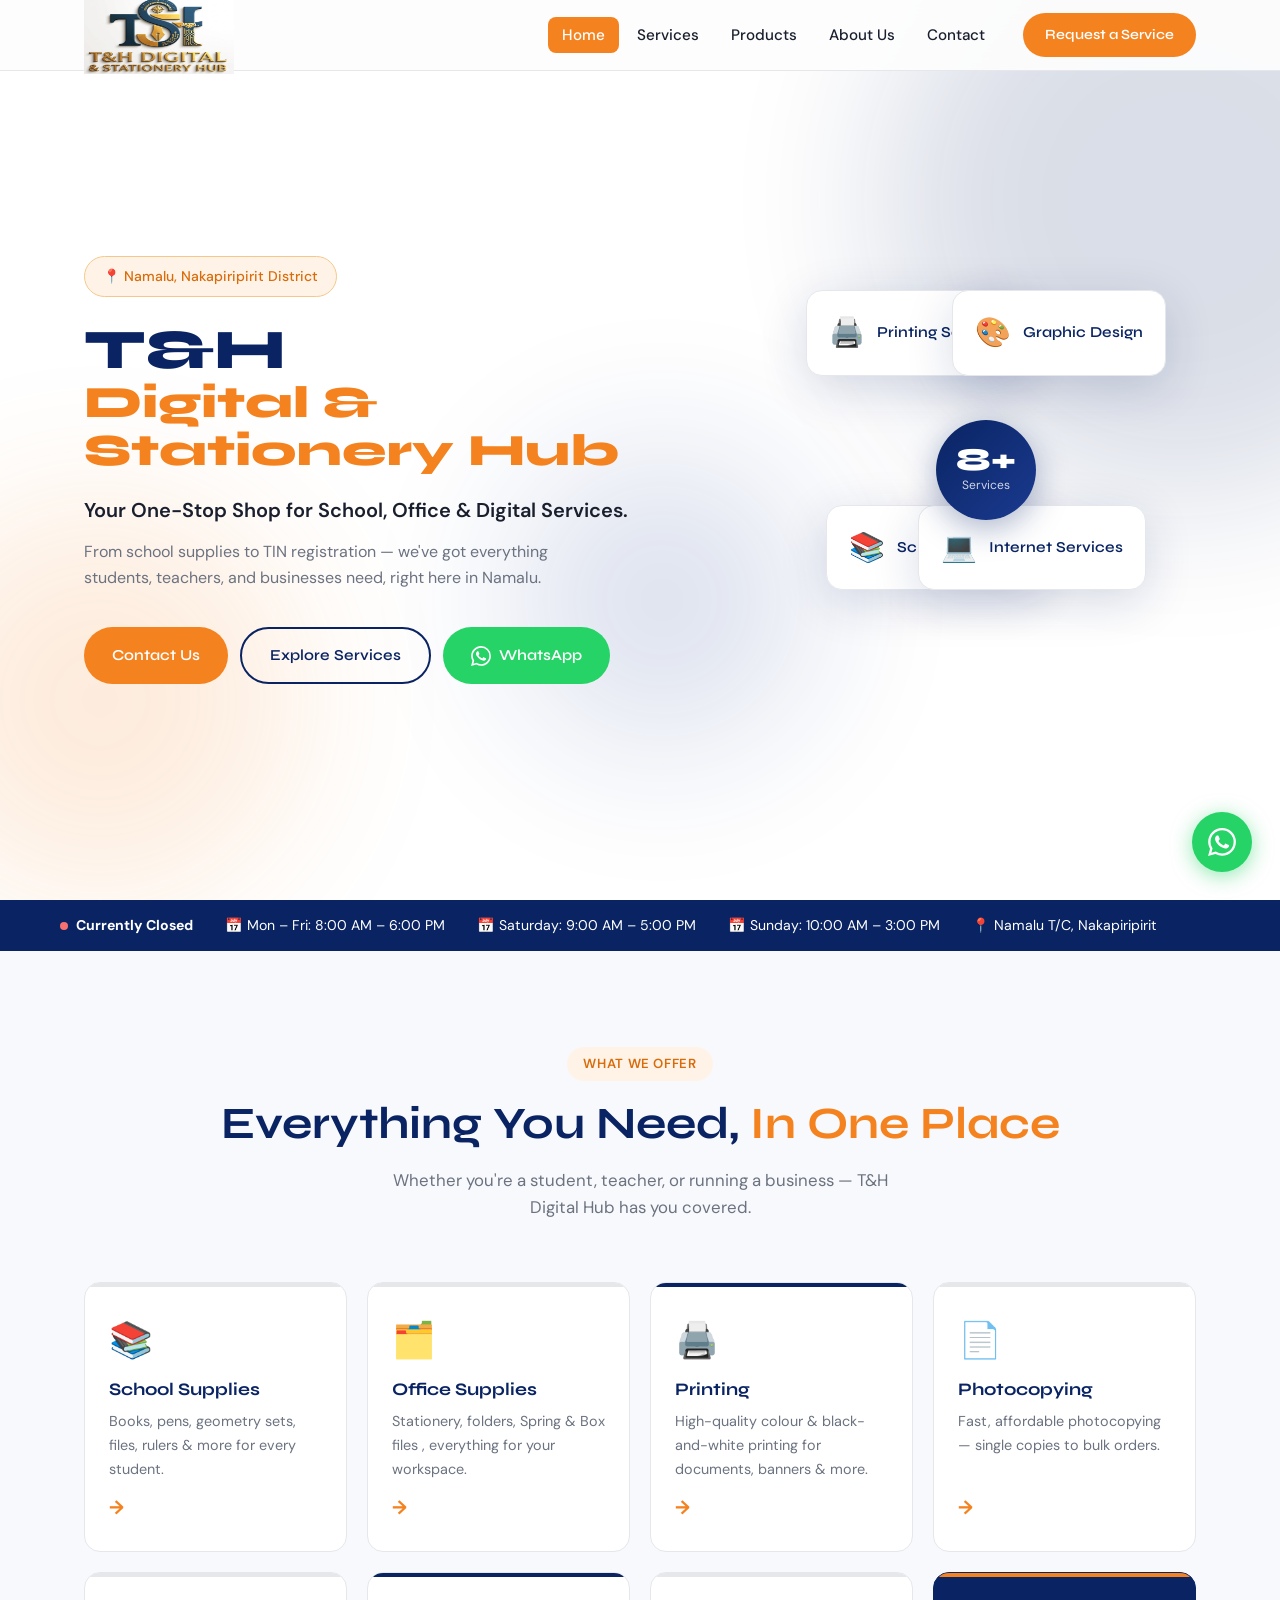
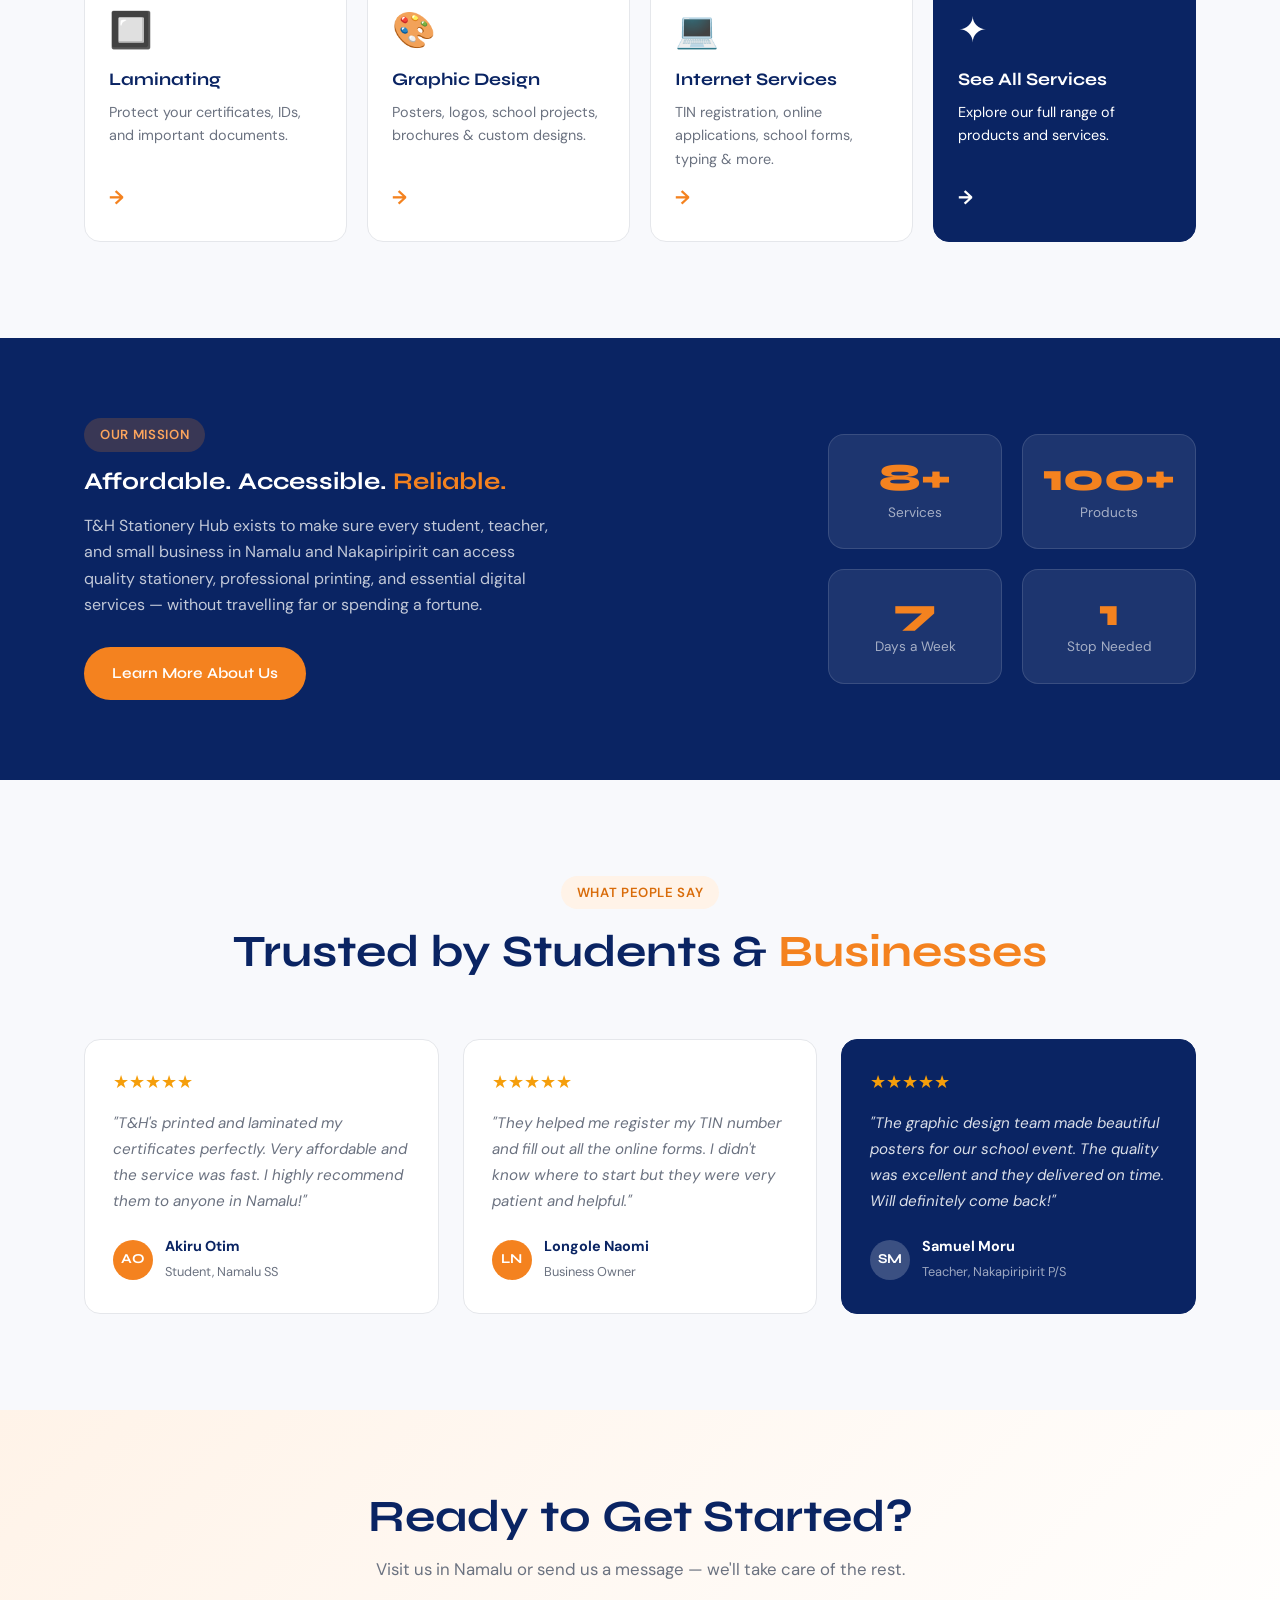
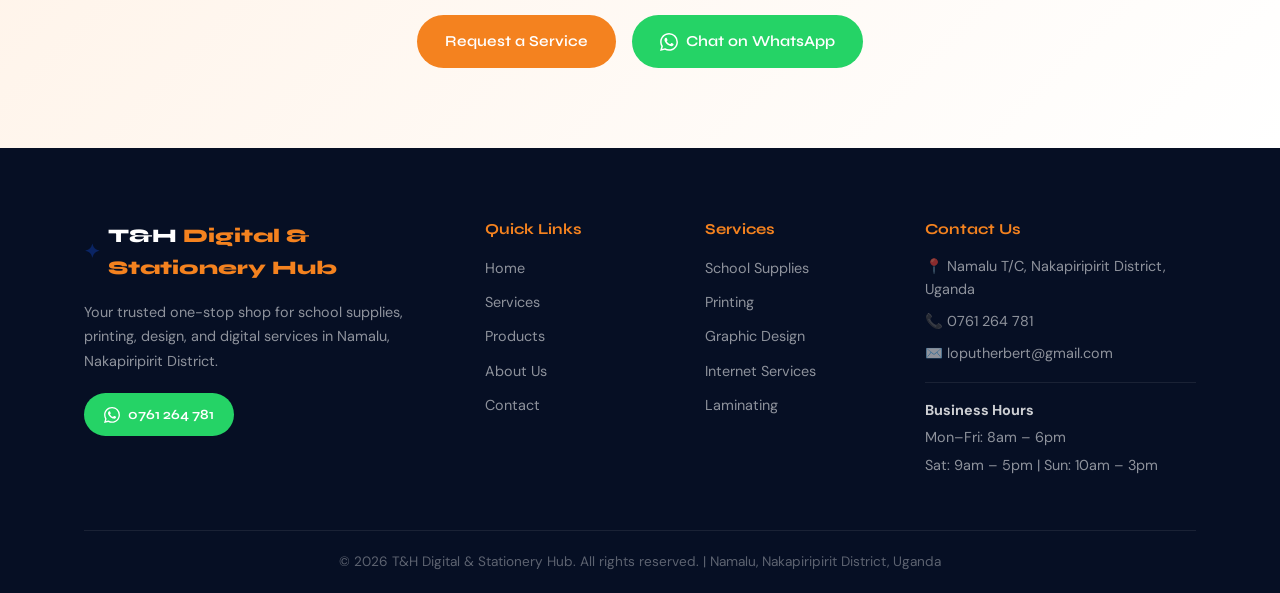
==== index.html @ a7ea3b8f "added files" ====
<!DOCTYPE html>
<html lang="en">
<head>
<meta charset="UTF-8">
<meta name="viewport" content="width=device-width, initial-scale=1.0">
<title>T&H Digital & Stationery Hub</title>
<link rel="preconnect" href="https://fonts.googleapis.com">
<link href="https://fonts.googleapis.com/css2?family=Syne:wght@400;600;700;800&family=DM+Sans:ital,wght@0,300;0,400;0,500;1,400&display=swap" rel="stylesheet">
<link rel="stylesheet" href="style.css">
</head>
<body>

<!-- ===== NAVBAR ===== -->
<nav class="navbar" id="navbar">
  <div class="nav-container">
    <a href="index.html" class="logo">
      <span class="logo-icon"><img src="T&H.jpg" alt=""></span>
    </a>
    <ul class="nav-links" id="navLinks">
      <li><a href="index.html" class="active">Home</a></li>
      <li><a href="services.html">Services</a></li>
      <li><a href="products.html">Products</a></li>
      <li><a href="about.html">About Us</a></li>
      <li><a href="contact.html">Contact</a></li>
    </ul>
    <a href="contact.html#request" class="btn btn-nav">Request a Service</a>
    <button class="hamburger" id="hamburger" aria-label="Menu">
      <span></span><span></span><span></span>
    </button>
  </div>
</nav>

<!-- ===== HERO ===== -->
<section class="hero">
  <div class="hero-bg">
    <div class="hero-shape s1"></div>
    <div class="hero-shape s2"></div>
    <div class="hero-shape s3"></div>
    <div class="hero-dots"></div>
  </div>
  <div class="hero-content">
    <div class="hero-badge">📍 Namalu, Nakapiripirit District</div>
    <h1 class="hero-title">
      <span class="line">T&H</span>
      <span class="line accent">Digital & Stationery Hub</span>
    </h1>
    <p class="hero-tagline">Your One-Stop Shop for School, Office &amp; Digital Services.</p>
    <p class="hero-desc">From school supplies to TIN registration — we've got everything students, teachers, and businesses need, right here in Namalu.</p>
    <div class="hero-cta">
      <a href="contact.html" class="btn btn-primary">Contact Us</a>
      <a href="services.html" class="btn btn-outline">Explore Services</a>
      <a href="https://wa.me/256761264781" class="btn btn-whatsapp" target="_blank">
        <svg width="20" height="20" viewBox="0 0 24 24" fill="currentColor"><path d="M17.472 14.382c-.297-.149-1.758-.867-2.03-.967-.273-.099-.471-.148-.67.15-.197.297-.767.966-.94 1.164-.173.199-.347.223-.644.075-.297-.15-1.255-.463-2.39-1.475-.883-.788-1.48-1.761-1.653-2.059-.173-.297-.018-.458.13-.606.134-.133.298-.347.446-.52.149-.174.198-.298.298-.497.099-.198.05-.371-.025-.52-.075-.149-.669-1.612-.916-2.207-.242-.579-.487-.5-.669-.51-.173-.008-.371-.01-.57-.01-.198 0-.52.074-.792.372-.272.297-1.04 1.016-1.04 2.479 0 1.462 1.065 2.875 1.213 3.074.149.198 2.096 3.2 5.077 4.487.709.306 1.262.489 1.694.625.712.227 1.36.195 1.871.118.571-.085 1.758-.719 2.006-1.413.248-.694.248-1.289.173-1.413-.074-.124-.272-.198-.57-.347m-5.421 7.403h-.004a9.87 9.87 0 01-5.031-1.378l-.361-.214-3.741.982.998-3.648-.235-.374a9.86 9.86 0 01-1.51-5.26c.001-5.45 4.436-9.884 9.888-9.884 2.64 0 5.122 1.03 6.988 2.898a9.825 9.825 0 012.893 6.994c-.003 5.45-4.437 9.884-9.885 9.884m8.413-18.297A11.815 11.815 0 0012.05 0C5.495 0 .16 5.335.157 11.892c0 2.096.547 4.142 1.588 5.945L.057 24l6.305-1.654a11.882 11.882 0 005.683 1.448h.005c6.554 0 11.89-5.335 11.893-11.893a11.821 11.821 0 00-3.48-8.413z"/></svg>
        WhatsApp
      </a>
    </div>
  </div>
  <div class="hero-visual">
    <div class="hero-card-stack">
      <div class="hero-card c1">
        <span class="card-icon">🖨️</span>
        <span>Printing Services</span>
      </div>
      <div class="hero-card c2">
        <span class="card-icon">🎨</span>
        <span>Graphic Design</span>
      </div>
      <div class="hero-card c3">
        <span class="card-icon">📚</span>
        <span>School Supplies</span>
      </div>
      <div class="hero-card c4">
        <span class="card-icon">💻</span>
        <span>Internet Services</span>
      </div>
      <div class="hero-center-badge">
        <span class="hcb-num">8+</span>
        <span class="hcb-label">Services</span>
      </div>
    </div>
  </div>
</section>

<!-- ===== HOURS BANNER ===== -->
<div class="hours-banner">
  <div class="hours-container">
    <div class="hours-item">
      <span class="hours-dot open"></span>
      <strong>Open Now</strong>
    </div>
    <div class="hours-item">📅 Mon – Fri: 8:00 AM – 6:00 PM</div>
    <div class="hours-item">📅 Saturday: 9:00 AM – 5:00 PM</div>
    <div class="hours-item">📅 Sunday: 10:00 AM – 3:00 PM</div>
    <div class="hours-item">📍 Namalu T/C, Nakapiripirit</div>
  </div>
</div>

<!-- ===== KEY SERVICES ===== -->
<section class="section services-preview">
  <div class="container">
    <div class="section-header">
      <span class="section-tag">What We Offer</span>
      <h2>Everything You Need, <em>In One Place</em></h2>
      <p>Whether you're a student, teacher, or running a business — T&H Digital Hub has you covered.</p>
    </div>
    <div class="services-grid">
      <a href="services.html#school" class="service-card">
        <div class="sc-icon">📚</div>
        <h3>School Supplies</h3>
        <p>Books, pens, geometry sets, files, rulers & more for every student.</p>
        <span class="sc-arrow">→</span>
      </a>
      <a href="services.html#office" class="service-card">
        <div class="sc-icon">🗂️</div>
        <h3>Office Supplies</h3>
        <p>Stationery, folders, Spring & Box files , everything for your workspace.</p>
        <span class="sc-arrow">→</span>
      </a>
      <a href="services.html#printing" class="service-card highlight">
        <div class="sc-icon">🖨️</div>
        <h3>Printing</h3>
        <p>High-quality colour & black-and-white printing for documents, banners & more.</p>
        <span class="sc-arrow">→</span>
      </a>
      <a href="services.html#photocopying" class="service-card">
        <div class="sc-icon">📄</div>
        <h3>Photocopying</h3>
        <p>Fast, affordable photocopying — single copies to bulk orders.</p>
        <span class="sc-arrow">→</span>
      </a>
      <a href="services.html#laminating" class="service-card">
        <div class="sc-icon">🔲</div>
        <h3>Laminating</h3>
        <p>Protect your certificates, IDs, and important documents.</p>
        <span class="sc-arrow">→</span>
      </a>
      <a href="services.html#design" class="service-card highlight">
        <div class="sc-icon">🎨</div>
        <h3>Graphic Design</h3>
        <p>Posters, logos, school projects, brochures & custom designs.</p>
        <span class="sc-arrow">→</span>
      </a>
      <a href="services.html#internet" class="service-card">
        <div class="sc-icon">💻</div>
        <h3>Internet Services</h3>
        <p>TIN registration, online applications, school forms, typing & more.</p>
        <span class="sc-arrow">→</span>
      </a>
      <a href="services.html" class="service-card see-all">
        <div class="sc-icon">✦</div>
        <h3>See All Services</h3>
        <p>Explore our full range of products and services.</p>
        <span class="sc-arrow">→</span>
      </a>
    </div>
  </div>
</section>

<!-- ===== ABOUT STRIP ===== -->
<section class="about-strip">
  <div class="container">
    <div class="about-strip-inner">
      <div class="about-strip-text">
        <span class="section-tag">Our Mission</span>
        <h2>Affordable. Accessible. <em>Reliable.</em></h2>
        <p>T&H Stationery Hub exists to make sure every student, teacher, and small business in Namalu and Nakapiripirit can access quality stationery, professional printing, and essential digital services — without travelling far or spending a fortune.</p>
        <a href="about.html" class="btn btn-primary">Learn More About Us</a>
      </div>
      <div class="about-strip-stats">
        <div class="stat"><span class="stat-n">8+</span><span class="stat-l">Services</span></div>
        <div class="stat"><span class="stat-n">100+</span><span class="stat-l">Products</span></div>
        <div class="stat"><span class="stat-n">7</span><span class="stat-l">Days a Week</span></div>
        <div class="stat"><span class="stat-n">1</span><span class="stat-l">Stop Needed</span></div>
      </div>
    </div>
  </div>
</section>

<!-- ===== TESTIMONIALS ===== -->
<section class="section testimonials">
  <div class="container">
    <div class="section-header">
      <span class="section-tag">What People Say</span>
      <h2>Trusted by Students &amp; <em>Businesses</em></h2>
    </div>
    <div class="testimonials-grid">
      <div class="tcard">
        <div class="tcard-stars">★★★★★</div>
        <p>"T&H's printed and laminated my certificates perfectly. Very affordable and the service was fast. I highly recommend them to anyone in Namalu!"</p>
        <div class="tcard-author">
          <div class="tcard-avatar">AO</div>
          <div><strong>Akiru Otim</strong><span>Student, Namalu SS</span></div>
        </div>
      </div>
      <div class="tcard">
        <div class="tcard-stars">★★★★★</div>
        <p>"They helped me register my TIN number and fill out all the online forms. I didn't know where to start but they were very patient and helpful."</p>
        <div class="tcard-author">
          <div class="tcard-avatar">LN</div>
          <div><strong>Longole Naomi</strong><span>Business Owner</span></div>
        </div>
      </div>
      <div class="tcard featured">
        <div class="tcard-stars">★★★★★</div>
        <p>"The graphic design team made beautiful posters for our school event. The quality was excellent and they delivered on time. Will definitely come back!"</p>
        <div class="tcard-author">
          <div class="tcard-avatar">SM</div>
          <div><strong>Samuel Moru</strong><span>Teacher, Nakapiripirit P/S</span></div>
        </div>
      </div>
    </div>
  </div>
</section>

<!-- ===== CTA SECTION ===== -->
<section class="cta-section">
  <div class="container">
    <div class="cta-inner">
      <h2>Ready to Get Started?</h2>
      <p>Visit us in Namalu or send us a message — we'll take care of the rest.</p>
      <div class="cta-buttons">
        <a href="contact.html#request" class="btn btn-primary">Request a Service</a>
        <a href="https://wa.me/256761264781" class="btn btn-whatsapp" target="_blank">
          <svg width="18" height="18" viewBox="0 0 24 24" fill="currentColor"><path d="M17.472 14.382c-.297-.149-1.758-.867-2.03-.967-.273-.099-.471-.148-.67.15-.197.297-.767.966-.94 1.164-.173.199-.347.223-.644.075-.297-.15-1.255-.463-2.39-1.475-.883-.788-1.48-1.761-1.653-2.059-.173-.297-.018-.458.13-.606.134-.133.298-.347.446-.52.149-.174.198-.298.298-.497.099-.198.05-.371-.025-.52-.075-.149-.669-1.612-.916-2.207-.242-.579-.487-.5-.669-.51-.173-.008-.371-.01-.57-.01-.198 0-.52.074-.792.372-.272.297-1.04 1.016-1.04 2.479 0 1.462 1.065 2.875 1.213 3.074.149.198 2.096 3.2 5.077 4.487.709.306 1.262.489 1.694.625.712.227 1.36.195 1.871.118.571-.085 1.758-.719 2.006-1.413.248-.694.248-1.289.173-1.413-.074-.124-.272-.198-.57-.347m-5.421 7.403h-.004a9.87 9.87 0 01-5.031-1.378l-.361-.214-3.741.982.998-3.648-.235-.374a9.86 9.86 0 01-1.51-5.26c.001-5.45 4.436-9.884 9.888-9.884 2.64 0 5.122 1.03 6.988 2.898a9.825 9.825 0 012.893 6.994c-.003 5.45-4.437 9.884-9.885 9.884m8.413-18.297A11.815 11.815 0 0012.05 0C5.495 0 .16 5.335.157 11.892c0 2.096.547 4.142 1.588 5.945L.057 24l6.305-1.654a11.882 11.882 0 005.683 1.448h.005c6.554 0 11.89-5.335 11.893-11.893a11.821 11.821 0 00-3.48-8.413z"/></svg>
          Chat on WhatsApp
        </a>
      </div>
    </div>
  </div>
</section>

<!-- ===== FOOTER ===== -->
<footer class="footer">
  <div class="container">
    <div class="footer-grid">
      <div class="footer-brand">
        <a href="index.html" class="logo">
          <span class="logo-icon">✦</span>
          <span class="logo-text">T&H <em>Digital & Stationery Hub</em></span>
        </a>
        <p>Your trusted one-stop shop for school supplies, printing, design, and digital services in Namalu, Nakapiripirit District.</p>
        <a href="https://wa.me/256761264781" class="btn btn-whatsapp sm" target="_blank">
          <svg width="16" height="16" viewBox="0 0 24 24" fill="currentColor"><path d="M17.472 14.382c-.297-.149-1.758-.867-2.03-.967-.273-.099-.471-.148-.67.15-.197.297-.767.966-.94 1.164-.173.199-.347.223-.644.075-.297-.15-1.255-.463-2.39-1.475-.883-.788-1.48-1.761-1.653-2.059-.173-.297-.018-.458.13-.606.134-.133.298-.347.446-.52.149-.174.198-.298.298-.497.099-.198.05-.371-.025-.52-.075-.149-.669-1.612-.916-2.207-.242-.579-.487-.5-.669-.51-.173-.008-.371-.01-.57-.01-.198 0-.52.074-.792.372-.272.297-1.04 1.016-1.04 2.479 0 1.462 1.065 2.875 1.213 3.074.149.198 2.096 3.2 5.077 4.487.709.306 1.262.489 1.694.625.712.227 1.36.195 1.871.118.571-.085 1.758-.719 2.006-1.413.248-.694.248-1.289.173-1.413-.074-.124-.272-.198-.57-.347m-5.421 7.403h-.004a9.87 9.87 0 01-5.031-1.378l-.361-.214-3.741.982.998-3.648-.235-.374a9.86 9.86 0 01-1.51-5.26c.001-5.45 4.436-9.884 9.888-9.884 2.64 0 5.122 1.03 6.988 2.898a9.825 9.825 0 012.893 6.994c-.003 5.45-4.437 9.884-9.885 9.884m8.413-18.297A11.815 11.815 0 0012.05 0C5.495 0 .16 5.335.157 11.892c0 2.096.547 4.142 1.588 5.945L.057 24l6.305-1.654a11.882 11.882 0 005.683 1.448h.005c6.554 0 11.89-5.335 11.893-11.893a11.821 11.821 0 00-3.48-8.413z"/></svg>
          0761 264 781
        </a>
      </div>
      <div class="footer-links">
        <h4>Quick Links</h4>
        <ul>
          <li><a href="index.html">Home</a></li>
          <li><a href="services.html">Services</a></li>
          <li><a href="products.html">Products</a></li>
          <li><a href="about.html">About Us</a></li>
          <li><a href="contact.html">Contact</a></li>
        </ul>
      </div>
      <div class="footer-links">
        <h4>Services</h4>
        <ul>
          <li><a href="services.html#school">School Supplies</a></li>
          <li><a href="services.html#printing">Printing</a></li>
          <li><a href="services.html#design">Graphic Design</a></li>
          <li><a href="services.html#internet">Internet Services</a></li>
          <li><a href="services.html#laminating">Laminating</a></li>
        </ul>
      </div>
      <div class="footer-contact">
        <h4>Contact Us</h4>
        <p>📍 Namalu T/C, Nakapiripirit District, Uganda</p>
        <p>📞 <a href="tel:0761264781">0761 264 781</a></p>
        <p>✉️ <a href="mailto:loputherbert@gmail.com">loputherbert@gmail.com</a></p>
        <div class="footer-hours">
          <p><strong>Business Hours</strong></p>
          <p>Mon–Fri: 8am – 6pm</p>
          <p>Sat: 9am – 5pm | Sun: 10am – 3pm</p>
        </div>
      </div>
    </div>
    <div class="footer-bottom">
      <p>© <span id="year"></span> T&H Digital & Stationery Hub. All rights reserved. | Namalu, Nakapiripirit District, Uganda</p>
    </div>
  </div>
</footer>

<!-- WhatsApp Float -->
<a href="https://wa.me/256761264781" class="whatsapp-float" target="_blank" aria-label="Chat on WhatsApp">
  <svg width="28" height="28" viewBox="0 0 24 24" fill="currentColor"><path d="M17.472 14.382c-.297-.149-1.758-.867-2.03-.967-.273-.099-.471-.148-.67.15-.197.297-.767.966-.94 1.164-.173.199-.347.223-.644.075-.297-.15-1.255-.463-2.39-1.475-.883-.788-1.48-1.761-1.653-2.059-.173-.297-.018-.458.13-.606.134-.133.298-.347.446-.52.149-.174.198-.298.298-.497.099-.198.05-.371-.025-.52-.075-.149-.669-1.612-.916-2.207-.242-.579-.487-.5-.669-.51-.173-.008-.371-.01-.57-.01-.198 0-.52.074-.792.372-.272.297-1.04 1.016-1.04 2.479 0 1.462 1.065 2.875 1.213 3.074.149.198 2.096 3.2 5.077 4.487.709.306 1.262.489 1.694.625.712.227 1.36.195 1.871.118.571-.085 1.758-.719 2.006-1.413.248-.694.248-1.289.173-1.413-.074-.124-.272-.198-.57-.347m-5.421 7.403h-.004a9.87 9.87 0 01-5.031-1.378l-.361-.214-3.741.982.998-3.648-.235-.374a9.86 9.86 0 01-1.51-5.26c.001-5.45 4.436-9.884 9.888-9.884 2.64 0 5.122 1.03 6.988 2.898a9.825 9.825 0 012.893 6.994c-.003 5.45-4.437 9.884-9.885 9.884m8.413-18.297A11.815 11.815 0 0012.05 0C5.495 0 .16 5.335.157 11.892c0 2.096.547 4.142 1.588 5.945L.057 24l6.305-1.654a11.882 11.882 0 005.683 1.448h.005c6.554 0 11.89-5.335 11.893-11.893a11.821 11.821 0 00-3.48-8.413z"/></svg>
</a>

<script src="main.js"></script>
</body>
</html>
---- style.css ----
/* ============================================
   AUBA'S STATIONERY – STYLESHEET
   Fonts: Syne (headings) + DM Sans (body)
   Colors: Deep Blue + Warm Orange + White
   ============================================ */

:root {
  --blue: #0a2463;
  --blue-mid: #1a3a8f;
  --blue-light: #e8edf8;
  --orange: #f4821f;
  --orange-light: #fff3e8;
  --orange-dark: #d96c0a;
  --white: #ffffff;
  --off-white: #f8f9fc;
  --gray: #6b7280;
  --gray-light: #e5e7eb;
  --text: #1a1f2e;
  --green: #25D366;

  --font-head: 'Syne', sans-serif;
  --font-body: 'DM Sans', sans-serif;

  --radius: 16px;
  --radius-sm: 10px;
  --shadow: 0 4px 24px rgba(10,36,99,0.10);
  --shadow-lg: 0 12px 48px rgba(10,36,99,0.16);
  --transition: 0.25s cubic-bezier(0.4,0,0.2,1);
}

*, *::before, *::after { box-sizing: border-box; margin: 0; padding: 0; }

html { scroll-behavior: smooth; }

body {
  font-family: var(--font-body);
  color: var(--text);
  background: var(--white);
  line-height: 1.65;
  font-size: 16px;
  overflow-x: hidden;
}

a { color: inherit; text-decoration: none; }
img { max-width: 100%; display: block; }
ul { list-style: none; }

h1,h2,h3,h4,h5 { font-family: var(--font-head); line-height: 1.2; }
em { font-style: normal; color: var(--orange); }

.container { max-width: 1160px; margin: 0 auto; padding: 0 24px; }

/* ===== BUTTONS ===== */
.btn {
  display: inline-flex; align-items: center; gap: 8px;
  padding: 14px 28px; border-radius: 50px;
  font-family: var(--font-head); font-weight: 600; font-size: 0.95rem;
  transition: var(--transition); cursor: pointer; border: none;
  white-space: nowrap;
}
.btn-primary { background: var(--orange); color: var(--white); }
.btn-primary:hover { background: var(--orange-dark); transform: translateY(-2px); box-shadow: 0 8px 24px rgba(244,130,31,0.4); }

.btn-outline { background: transparent; color: var(--blue); border: 2px solid var(--blue); }
.btn-outline:hover { background: var(--blue); color: var(--white); transform: translateY(-2px); }

.btn-nav { background: var(--orange); color: var(--white); padding: 10px 22px; font-size: 0.88rem; }
.btn-nav:hover { background: var(--orange-dark); }

.btn-whatsapp { background: var(--green); color: var(--white); }
.btn-whatsapp:hover { background: #1ebe5a; transform: translateY(-2px); box-shadow: 0 8px 24px rgba(37,211,102,0.35); }
.btn-whatsapp.sm { padding: 10px 20px; font-size: 0.88rem; }

/* ===== NAVBAR ===== */
.navbar {
  position: fixed; top: 0; left: 0; right: 0; z-index: 1000;
  background: rgba(253, 253, 253, 0.92); backdrop-filter: blur(16px);
  border-bottom: 1px solid var(--gray-light);
  transition: var(--transition);
}
.navbar.scrolled { box-shadow: var(--shadow); }

.nav-container {
  max-width: 1160px; margin: 0 auto; padding: 0 24px;
  display: flex; align-items: center; gap: 24px; height: 70px;
}

.logo {
  display: flex; align-items: center; gap: 8px;
  font-family: var(--font-head); font-size: 1.2rem; font-weight: 800;
  color: var(--blue); flex-shrink: 0;
}
.logo-icon img {width: 150px; height: 78px; font-size: 1.4rem; }

.nav-links { display: flex; gap: 4px; margin-left: auto; }
.nav-links a {
  padding: 8px 14px; border-radius: 8px; font-weight: 500; font-size: 0.95rem;
  color: var(--text); transition: var(--transition);
}
.nav-links a:hover, .nav-links a.active { color: var(--white); background: var(--orange); }

.hamburger { display: none; flex-direction: column; gap: 5px; cursor: pointer; padding: 8px; border: none; background: none; margin-left: auto; }
.hamburger span { display: block; width: 24px; height: 2px; background: var(--blue); border-radius: 2px; transition: var(--transition); }

/* ===== HERO ===== */
.hero {
  min-height: 100vh;
  display: flex; align-items: center;
  padding: 100px 24px 60px;
  max-width: 1160px; margin: 0 auto;
  gap: 60px; position: relative;
  overflow: hidden;
}

.hero-bg { position: fixed; inset: 0; pointer-events: none; z-index: -1; }
.hero-shape {
  position: absolute; border-radius: 50%;
  filter: blur(80px); opacity: 0.15;
}
.s1 { width: 600px; height: 600px; background: var(--blue); top: -100px; right: -200px; }
.s2 { width: 400px; height: 400px; background: var(--orange); bottom: 0; left: -100px; }
.s3 { width: 300px; height: 300px; background: var(--blue-mid); top: 50%; left: 40%; }

.hero-content { flex: 1; min-width: 0; }
.hero-badge {
  display: inline-flex; align-items: center; gap: 8px;
  background: var(--orange-light); color: var(--orange-dark); border: 1px solid #f4c88a;
  padding: 8px 18px; border-radius: 50px; font-size: 0.875rem; font-weight: 500;
  margin-bottom: 24px; animation: fadeUp 0.6s ease both;
}
.hero-title {
  font-size: clamp(3rem, 7vw, 5.5rem); font-weight: 800;
  color: var(--blue); line-height: 1.05; margin-bottom: 20px;
  animation: fadeUp 0.6s 0.1s ease both;
}
.hero-title .line { display: block; font-size: 3.5rem; }
.hero-title .accent { color: var(--orange); font-size: 2.8rem; }

.hero-tagline {
  font-size: 1.25rem; font-weight: 600; color: var(--text);
  margin-bottom: 12px; animation: fadeUp 0.6s 0.2s ease both;
}
.hero-desc {
  color: var(--gray); max-width: 520px; margin-bottom: 36px;
  animation: fadeUp 0.6s 0.3s ease both;
}
.hero-cta { display: flex; flex-wrap: wrap; gap: 12px; animation: fadeUp 0.6s 0.4s ease both; }

.hero-visual { flex: 0 0 420px; display: flex; align-items: center; justify-content: center; }

.hero-card-stack {
  position: relative; width: 360px; height: 360px;
}
.hero-card {
  position: absolute; background: white; border-radius: var(--radius);
  padding: 18px 22px; display: flex; align-items: center; gap: 12px;
  box-shadow: var(--shadow-lg); font-weight: 600; font-family: var(--font-head);
  font-size: 0.95rem; color: var(--blue); border: 1px solid var(--gray-light);
  animation: float 4s ease-in-out infinite;
}
.hero-card .card-icon { font-size: 1.8rem; }
.c1 { top: 0; left: 0; animation-delay: 0s; }
.c2 { top: 0; right: 0; animation-delay: 0.5s; }
.c3 { bottom: 60px; left: 20px; animation-delay: 1s; }
.c4 { bottom: 60px; right: 20px; animation-delay: 1.5s; }

.hero-center-badge {
  position: absolute; top: 50%; left: 50%; transform: translate(-50%,-50%);
  width: 100px; height: 100px; border-radius: 50%;
  background: linear-gradient(135deg, var(--blue), var(--blue-mid));
  display: flex; flex-direction: column; align-items: center; justify-content: center;
  color: white; box-shadow: 0 8px 32px rgba(10,36,99,0.35);
}
.hcb-num { font-family: var(--font-head); font-size: 2rem; font-weight: 800; line-height: 1; }
.hcb-label { font-size: 0.75rem; opacity: 0.8; }

/* ===== HOURS BANNER ===== */
.hours-banner {
  background: var(--blue); color: white; padding: 14px 24px;
  overflow-x: auto;
}
.hours-container {
  max-width: 1160px; margin: 0 auto;
  display: flex; align-items: center; gap: 32px; flex-wrap: wrap;
  font-size: 0.88rem;
}
.hours-item { display: flex; align-items: center; gap: 8px; white-space: nowrap; }
.hours-dot { width: 8px; height: 8px; border-radius: 50%; }
.hours-dot.open { background: #4ade80; box-shadow: 0 0 8px #4ade80; animation: pulse 2s infinite; }

/* ===== SECTIONS ===== */
.section { padding: 96px 0; }

.section-header { text-align: center; margin-bottom: 60px; }
.section-tag {
  display: inline-block; background: var(--orange-light); color: var(--orange-dark);
  padding: 6px 16px; border-radius: 50px; font-size: 0.825rem; font-weight: 600;
  margin-bottom: 16px; letter-spacing: 0.05em; text-transform: uppercase;
}
.section-header h2 { font-size: clamp(1.8rem, 4vw, 2.8rem); color: var(--blue); margin-bottom: 16px; }
.section-header p { color: var(--gray); max-width: 520px; margin: 0 auto; font-size: 1.05rem; }

/* ===== SERVICES GRID ===== */
.services-preview { background: var(--off-white); }

.services-grid {
  display: grid; grid-template-columns: repeat(auto-fill, minmax(240px, 1fr)); gap: 20px;
}

.service-card {
  background: white; border-radius: var(--radius); padding: 28px 24px;
  border: 1px solid var(--gray-light); transition: var(--transition);
  display: flex; flex-direction: column; gap: 10px; position: relative;
  overflow: hidden;
}
.service-card::before {
  content: ''; position: absolute; top: 0; left: 0; right: 0; height: 4px;
  background: var(--gray-light); transition: var(--transition);
}
.service-card:hover { transform: translateY(-4px); box-shadow: var(--shadow-lg); border-color: var(--orange); }
.service-card:hover::before { background: var(--orange); }
.service-card.highlight::before { background: var(--blue); }
.service-card.highlight:hover::before { background: var(--orange); }

.sc-icon { font-size: 2.2rem; }
.service-card h3 { font-size: 1.1rem; color: var(--blue); }
.service-card p { color: var(--gray); font-size: 0.9rem; flex: 1; }
.sc-arrow { font-size: 1.2rem; color: var(--orange); font-weight: 700; transition: var(--transition); }
.service-card:hover .sc-arrow { transform: translateX(6px); }

.see-all { background: var(--blue); border-color: var(--blue); color: white; }
.see-all::before { background: var(--orange); }
.see-all h3, .see-all p { color: white; }
.see-all .sc-icon { filter: brightness(0) invert(1); }
.see-all .sc-arrow { color: white; }

/* ===== ABOUT STRIP ===== */
.about-strip { background: var(--blue); color: white; padding: 80px 0; }
.about-strip-inner { display: flex; align-items: center; gap: 80px; flex-wrap: wrap; }
.about-strip-text { flex: 1; min-width: 280px; }
.about-strip-text .section-tag { background: rgba(244,130,31,0.2); color: #fca55d; }
.about-strip-text h2 { color: white; margin-bottom: 16px; }
.about-strip-text p { color: rgba(255,255,255,0.75); margin-bottom: 28px; max-width: 480px; }

.about-strip-stats {
  display: grid; grid-template-columns: 1fr 1fr; gap: 20px; flex-shrink: 0;
}
.stat {
  background: rgba(255,255,255,0.08); border: 1px solid rgba(255,255,255,0.12);
  border-radius: var(--radius); padding: 24px 20px; text-align: center;
}
.stat-n { display: block; font-family: var(--font-head); font-size: 2.4rem; font-weight: 800; color: var(--orange); line-height: 1; }
.stat-l { font-size: 0.85rem; color: rgba(255,255,255,0.6); margin-top: 4px; display: block; }

/* ===== TESTIMONIALS ===== */
.testimonials { background: var(--off-white); }
.testimonials-grid { display: grid; grid-template-columns: repeat(auto-fill, minmax(280px, 1fr)); gap: 24px; }

.tcard {
  background: white; border-radius: var(--radius); padding: 28px;
  border: 1px solid var(--gray-light); transition: var(--transition);
}
.tcard:hover { transform: translateY(-4px); box-shadow: var(--shadow-lg); }
.tcard.featured { background: var(--blue); color: white; border-color: var(--blue); }
.tcard.featured p { color: rgba(255,255,255,0.85); }

.tcard-stars { color: #f59e0b; font-size: 1.1rem; margin-bottom: 14px; }
.tcard p { font-size: 0.95rem; color: var(--gray); line-height: 1.7; margin-bottom: 20px; font-style: italic; }

.tcard-author { display: flex; align-items: center; gap: 12px; }
.tcard-avatar {
  width: 40px; height: 40px; border-radius: 50%; background: var(--orange);
  color: white; display: flex; align-items: center; justify-content: center;
  font-family: var(--font-head); font-weight: 700; font-size: 0.85rem; flex-shrink: 0;
}
.tcard.featured .tcard-avatar { background: rgba(255,255,255,0.2); }
.tcard-author strong { display: block; font-size: 0.9rem; color: var(--blue); }
.tcard.featured .tcard-author strong { color: white; }
.tcard-author span { font-size: 0.8rem; color: var(--gray); }
.tcard.featured .tcard-author span { color: rgba(255,255,255,0.6); }

/* ===== CTA SECTION ===== */
.cta-section {
  padding: 80px 0;
  background: linear-gradient(135deg, var(--orange-light), white);
}
.cta-inner { text-align: center; }
.cta-inner h2 { font-size: clamp(1.8rem, 4vw, 2.8rem); color: var(--blue); margin-bottom: 12px; }
.cta-inner p { color: var(--gray); font-size: 1.05rem; margin-bottom: 32px; }
.cta-buttons { display: flex; justify-content: center; gap: 16px; flex-wrap: wrap; }

/* ===== FOOTER ===== */
.footer { background: #060f24; color: white; padding: 72px 0 0; }
.footer-grid { display: grid; grid-template-columns: 2fr 1fr 1fr 1.5fr; gap: 40px; }
.footer-brand .logo { margin-bottom: 16px; }
.footer-brand .logo-text { color: white; }
.footer-brand p { color: rgba(255,255,255,0.55); font-size: 0.9rem; line-height: 1.7; margin-bottom: 20px; }

.footer-links h4, .footer-contact h4 {
  font-family: var(--font-head); font-size: 0.95rem; margin-bottom: 16px;
  color: var(--orange);
}
.footer-links ul { display: flex; flex-direction: column; gap: 8px; }
.footer-links a { color: rgba(255,255,255,0.55); font-size: 0.9rem; transition: var(--transition); }
.footer-links a:hover { color: var(--orange); }

.footer-contact p { color: rgba(255,255,255,0.55); font-size: 0.9rem; margin-bottom: 8px; }
.footer-contact a { color: rgba(255,255,255,0.55); transition: var(--transition); }
.footer-contact a:hover { color: var(--orange); }
.footer-hours { margin-top: 16px; padding-top: 16px; border-top: 1px solid rgba(255,255,255,0.08); }
.footer-hours p { margin-bottom: 4px; }
.footer-hours strong { color: rgba(255,255,255,0.8); }

.footer-bottom {
  border-top: 1px solid rgba(255,255,255,0.08); padding: 20px 0; margin-top: 48px;
  text-align: center;
}
.footer-bottom p { color: rgba(255,255,255,0.35); font-size: 0.85rem; }

/* ===== WHATSAPP FLOAT ===== */
.whatsapp-float {
  position: fixed; bottom: 28px; right: 28px; z-index: 999;
  width: 60px; height: 60px; border-radius: 50%;
  background: var(--green); color: white;
  display: flex; align-items: center; justify-content: center;
  box-shadow: 0 4px 20px rgba(37,211,102,0.5);
  transition: var(--transition);
  animation: pulse-wa 2s ease-in-out infinite;
}
.whatsapp-float:hover { transform: scale(1.1); box-shadow: 0 8px 32px rgba(37,211,102,0.6); }

/* ===== PAGE HERO (inner pages) ===== */
.page-hero {
  background: linear-gradient(135deg, var(--blue) 0%, var(--blue-mid) 100%);
  color: white; padding: 130px 24px 70px; text-align: center;
  position: relative; overflow: hidden;
}
.page-hero::before {
  content: ''; position: absolute; inset: 0; opacity: 0.05;
  background-image: radial-gradient(circle, white 1px, transparent 1px);
  background-size: 30px 30px;
}
.page-hero h1 { font-size: clamp(2rem, 5vw, 3.5rem); margin-bottom: 16px; }
.page-hero p { font-size: 1.15rem; opacity: 0.8; max-width: 540px; margin: 0 auto; }
.page-hero .section-tag { background: rgba(244,130,31,0.2); color: #fca55d; margin-bottom: 20px; }

/* ===== SERVICES PAGE ===== */
.service-section { padding: 72px 0; border-bottom: 1px solid var(--gray-light); }
.service-section:nth-child(even) { background: var(--off-white); }
.service-section:last-child { border-bottom: none; }

.service-layout { display: flex; gap: 64px; align-items: flex-start; flex-wrap: wrap; }
.service-icon-big { font-size: 5rem; flex-shrink: 0; }
.service-info { flex: 1; min-width: 240px; }
.service-info h2 { font-size: 2rem; color: var(--blue); margin-bottom: 12px; }
.service-info p { color: var(--gray); margin-bottom: 20px; font-size: 1.05rem; }
.service-list { display: flex; flex-wrap: wrap; gap: 10px; margin-bottom: 24px; }
.service-tag {
  background: var(--blue-light); color: var(--blue); padding: 6px 14px;
  border-radius: 50px; font-size: 0.85rem; font-weight: 500;
}

/* ===== PRODUCTS PAGE ===== */
.products-grid {
  display: grid; grid-template-columns: repeat(auto-fill, minmax(220px, 1fr)); gap: 24px;
  padding: 72px 0;
}
.product-card {
  background: white; border-radius: var(--radius); overflow: hidden;
  border: 1px solid var(--gray-light); transition: var(--transition);
}
.product-card:hover { transform: translateY(-4px); box-shadow: var(--shadow-lg); border-color: var(--orange); }
.product-img {
  background: var(--off-white); height: 180px;
  display: flex; align-items: center; justify-content: center; font-size: 4rem;
}
.product-info { padding: 18px; }
.product-info h3 { font-size: 1rem; color: var(--blue); margin-bottom: 6px; }
.product-info p { color: var(--gray); font-size: 0.85rem; }
.product-badge {
  display: inline-block; background: var(--orange-light); color: var(--orange-dark);
  padding: 3px 10px; border-radius: 50px; font-size: 0.75rem; font-weight: 600; margin-top: 8px;
}

/* ===== ABOUT PAGE ===== */
.about-section { padding: 80px 0; }
.about-grid { display: grid; grid-template-columns: 1fr 1fr; gap: 64px; align-items: center; }
.about-img-block {
  background: linear-gradient(135deg, var(--blue), var(--blue-mid));
  border-radius: 24px; padding: 48px; color: white; text-align: center;
}
.profiles{margin: 20px auto;}
.images{
  display: flex;
  justify-content: center;
}
.profile-wrapper{
  background-color: whitesmoke;
  width: 330px; height: 300px;
  border-radius: 1rem;
  border: 1px solid rgba(153, 127, 219, 0.726);
  margin: 0 20px;

}
.profile-wrapper p{color: rgb(25, 0, 255); font-size: 1.5rem;}
.profile-wrapper img{width: 330px; height: 297px;}
.about-img-block .big-icon { font-size: 6rem; margin-bottom: 20px; }
.about-img-block h3 { font-size: 1.5rem; margin-bottom: 8px; }
.about-img-block p { opacity: 0.7; }
.about-text h2 { font-size: 2.2rem; color: var(--blue); margin-bottom: 16px; }
.about-text p { color: var(--gray); margin-bottom: 16px; line-height: 1.8; }
.values-grid { display: grid; grid-template-columns: 1fr 1fr; gap: 16px; margin-top: 24px; }
.value-card {
  background: var(--off-white); border-radius: var(--radius-sm); padding: 16px;
  border-left: 3px solid var(--orange);
}
.value-card h4 { font-size: 0.95rem; color: var(--blue); margin-bottom: 4px; }
.value-card p { font-size: 0.85rem; color: var(--gray); }

/* ===== CONTACT PAGE ===== */
.contact-grid { display: grid; grid-template-columns: 1fr 1.6fr; gap: 48px; padding: 72px 0; }
.contact-info-card {
  background: var(--blue); color: white; border-radius: 20px; padding: 40px;
  position: sticky; top: 88px;
}
.contact-info-card h3 { font-size: 1.5rem; margin-bottom: 24px; }
.cinfo-item {
  display: flex; gap: 16px; margin-bottom: 24px; align-items: flex-start;
}
.cinfo-icon {
  width: 44px; height: 44px; border-radius: 10px; background: rgba(244,130,31,0.2);
  display: flex; align-items: center; justify-content: center; font-size: 1.2rem;
  flex-shrink: 0;
}
.cinfo-item h4 { font-size: 0.85rem; opacity: 0.6; margin-bottom: 4px; }
.cinfo-item p, .cinfo-item a { color: rgba(255,255,255,0.9); font-size: 0.95rem; }
.cinfo-item a:hover { color: var(--orange); }

.hours-table { margin-top: 24px; border-top: 1px solid rgba(255,255,255,0.1); padding-top: 20px; }
.hours-table h4 { margin-bottom: 12px; font-size: 0.95rem; opacity: 0.6; }
.hour-row { display: flex; justify-content: space-between; padding: 6px 0; font-size: 0.9rem; border-bottom: 1px solid rgba(255,255,255,0.06); }
.hour-row:last-child { border-bottom: none; }

.contact-form-card { background: white; }

/* FORM STYLES */
.form-card {
  background: var(--off-white); border-radius: 20px; padding: 40px;
  border: 1px solid var(--gray-light);
}
.form-card h3 { font-size: 1.5rem; color: var(--blue); margin-bottom: 8px; }
.form-card .form-sub { color: var(--gray); font-size: 0.9rem; margin-bottom: 28px; }

.form-row { display: grid; grid-template-columns: 1fr 1fr; gap: 16px; }

.form-group { margin-bottom: 20px; }
.form-group label {
  display: block; font-size: 0.875rem; font-weight: 600; color: var(--text);
  margin-bottom: 8px;
}
.form-group input,
.form-group select,
.form-group textarea {
  width: 100%; padding: 13px 16px; border-radius: var(--radius-sm);
  border: 1.5px solid var(--gray-light); font-family: var(--font-body);
  font-size: 0.95rem; color: var(--text); background: white;
  transition: var(--transition); outline: none;
}
.form-group input:focus,
.form-group select:focus,
.form-group textarea:focus {
  border-color: var(--blue); box-shadow: 0 0 0 3px rgba(10,36,99,0.08);
}
.form-group textarea { min-height: 120px; resize: vertical; }
.form-group .field-error { display: none; color: #dc2626; font-size: 0.8rem; margin-top: 4px; }
.form-group.error input,
.form-group.error select,
.form-group.error textarea { border-color: #dc2626; }
.form-group.error .field-error { display: block; }

.form-submit { width: 100%; padding: 16px; font-size: 1rem; border-radius: var(--radius-sm); margin-top: 8px; }
.form-success {
  display: none; background: #dcfce7; border: 1px solid #86efac; color: #166534;
  padding: 16px; border-radius: var(--radius-sm); margin-bottom: 16px; text-align: center;
}
.form-success.show { display: block; }

/* HONEYPOT */
.hp-field { display: none !important; }

/* MAP */
.map-section { padding: 0 0 72px; }
.map-section h3 { font-size: 1.4rem; color: var(--blue); margin-bottom: 20px; font-family: var(--font-head); }
.map-container {
  border-radius: 20px; overflow: hidden; border: 1px solid var(--gray-light);
  height: 400px; background: var(--off-white);
  display: flex; align-items: center; justify-content: center; flex-direction: column; gap: 16px;
  color: var(--gray); text-align: center;
}
.map-placeholder { font-size: 4rem; }

/* ===== RATE LIMIT / SECURITY NOTICE ===== */
.security-note {
  background: var(--blue-light); border: 1px solid rgba(10,36,99,0.15);
  border-radius: var(--radius-sm); padding: 12px 16px;
  font-size: 0.82rem; color: var(--blue); margin-bottom: 20px;
  display: flex; align-items: center; gap: 8px;
}

/* ===== ANIMATIONS ===== */
@keyframes fadeUp {
  from { opacity: 0; transform: translateY(20px); }
  to { opacity: 1; transform: translateY(0); }
}
@keyframes float {
  0%, 100% { transform: translateY(0); }
  50% { transform: translateY(-8px); }
}
@keyframes pulse {
  0%, 100% { opacity: 1; }
  50% { opacity: 0.5; }
}
@keyframes pulse-wa {
  0%, 100% { box-shadow: 0 4px 20px rgba(37,211,102,0.5); }
  50% { box-shadow: 0 4px 32px rgba(37,211,102,0.8); }
}

/* ===== RESPONSIVE ===== */
@media (max-width: 1024px) {
  .footer-grid { grid-template-columns: 1fr 1fr; gap: 32px; }
  .about-grid { grid-template-columns: 1fr; }
  .contact-grid { grid-template-columns: 1fr; }
  .contact-info-card { position: static; }
  .hero-visual { display: none; }
}

@media (max-width: 768px) {
  .nav-links, .btn-nav { display: none; }
  .hamburger { display: flex; }
  .nav-links.open {
    display: flex; flex-direction: column; position: fixed;
    top: 70px; left: 0; right: 0; background: white;
    padding: 16px 24px 24px; border-bottom: 1px solid var(--gray-light);
    box-shadow: var(--shadow-lg);
  }
  .nav-links.open + .btn-nav { display: flex; }

  .hero { padding: 100px 24px 60px; flex-direction: column; }
  .hero-cta { flex-direction: column; align-items: flex-start; }
  .hero-cta .btn { width: 100%; justify-content: center; }

  .about-strip-inner { gap: 40px; }
  .about-strip-stats { grid-template-columns: 1fr 1fr; }

  .form-row { grid-template-columns: 1fr; }
  .values-grid { grid-template-columns: 1fr; }

  .footer-grid { grid-template-columns: 1fr; }

  .hours-container { gap: 16px; }
  .section { padding: 60px 0; }
}

@media (max-width: 480px) {
  .services-grid { grid-template-columns: 1fr; }
  .testimonials-grid { grid-template-columns: 1fr; }
  .products-grid { grid-template-columns: repeat(2, 1fr); }
  .images{display: grid; gap: 2rem; grid-template-columns: 1fr;}
}
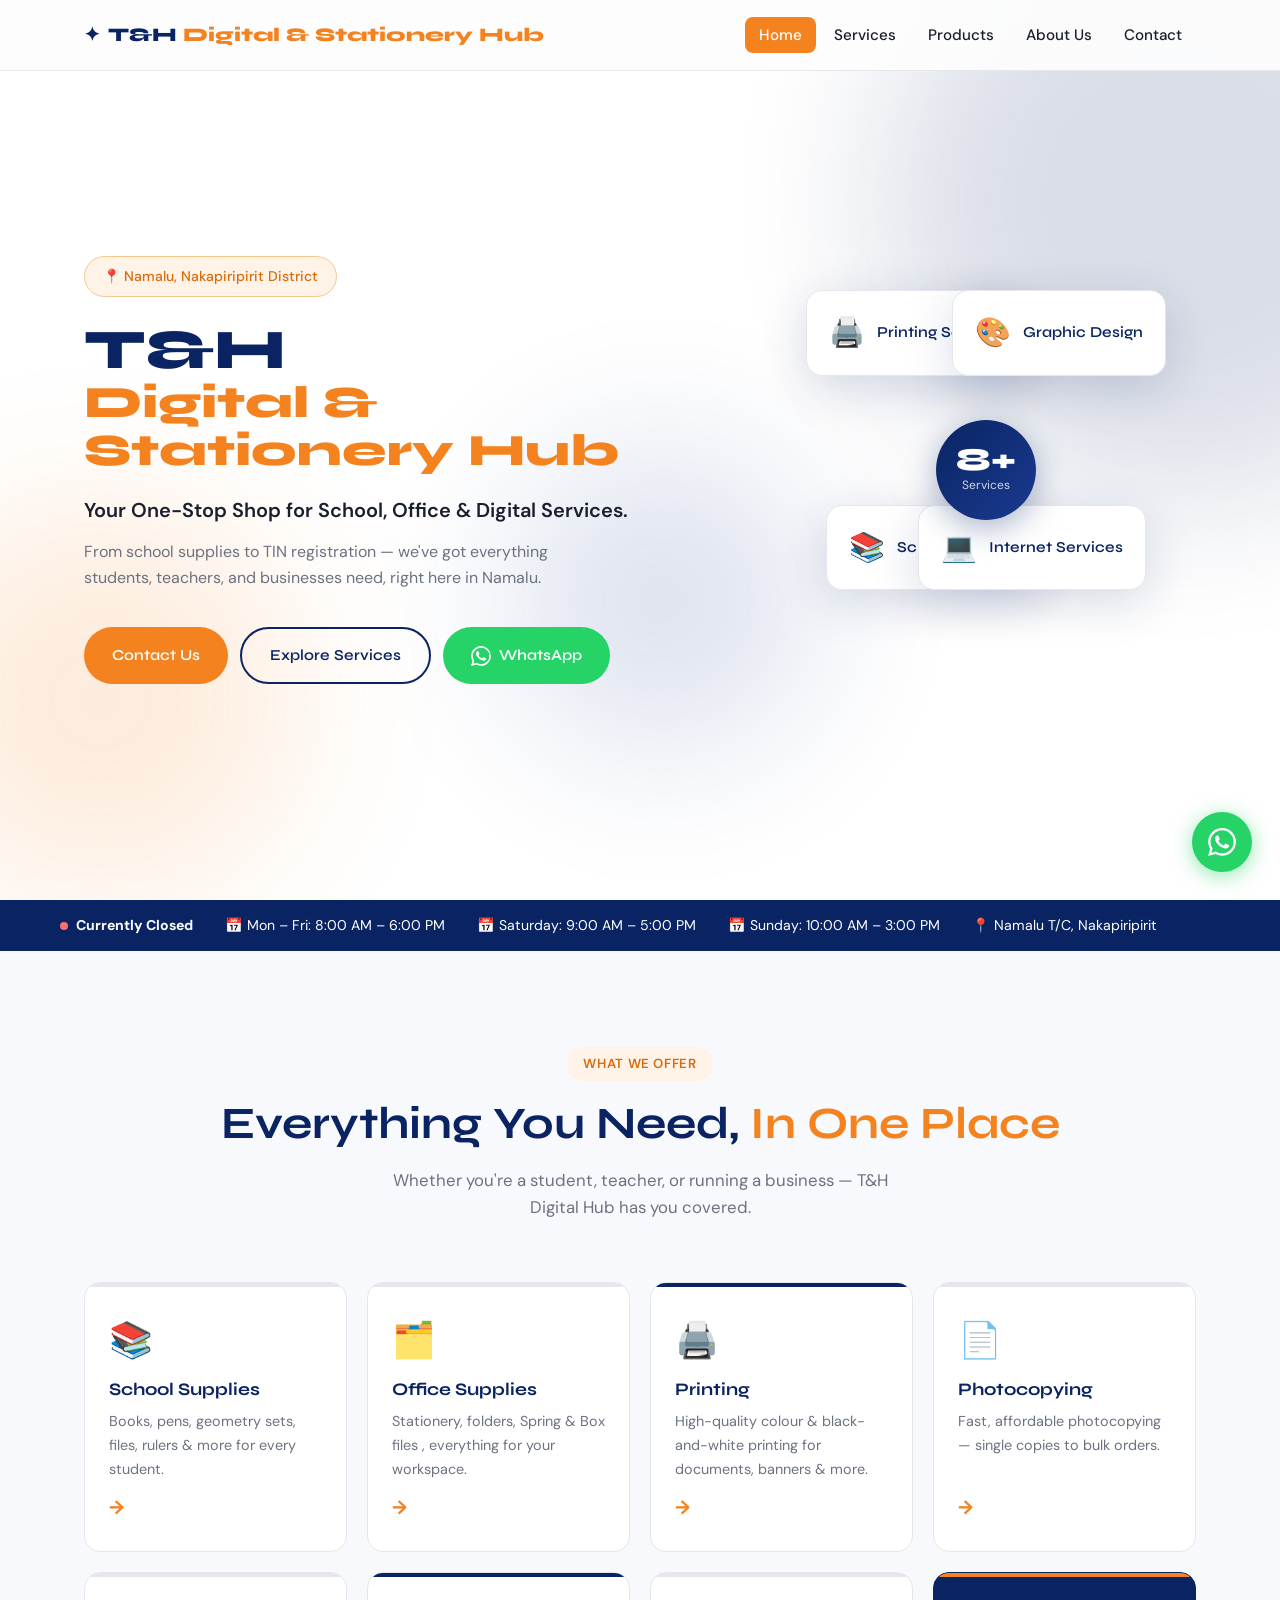
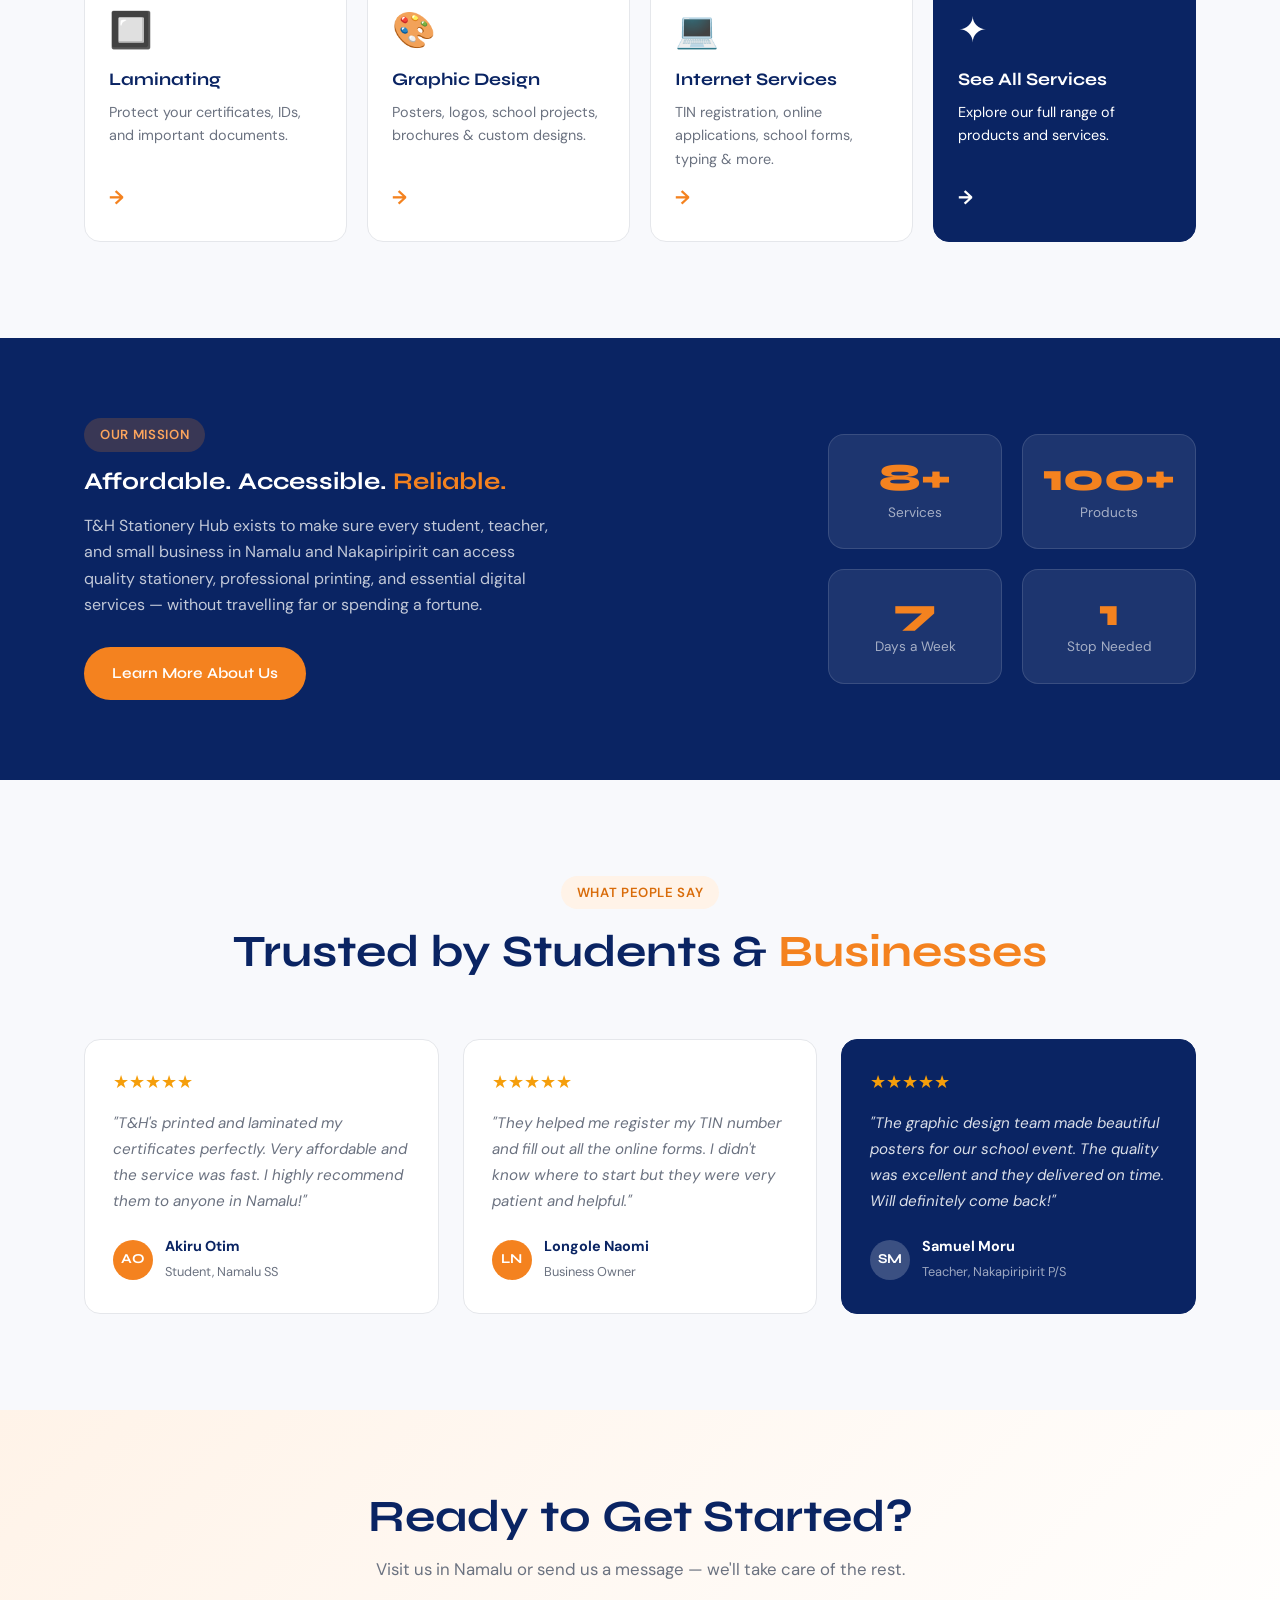
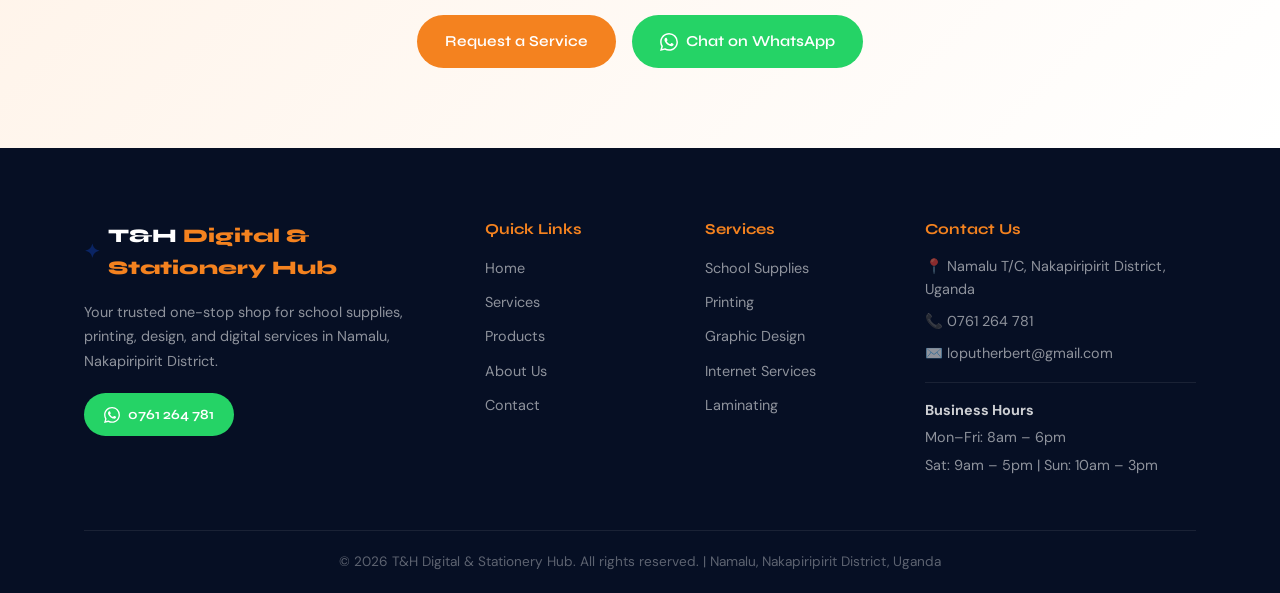
==== commit 008c9f72: "updated the files" ====
--- a/index.html
+++ b/index.html
@@ -14,7 +14,8 @@
 <nav class="navbar" id="navbar">
   <div class="nav-container">
     <a href="index.html" class="logo">
-      <span class="logo-icon"><img src="T&H.jpg" alt=""></span>
+      <span class="logo-icon">✦</span>
+      <span class="logo-text">T&H <em>Digital & Stationery Hub</em></span>
     </a>
     <ul class="nav-links" id="navLinks">
       <li><a href="index.html" class="active">Home</a></li>
@@ -23,7 +24,7 @@
       <li><a href="about.html">About Us</a></li>
       <li><a href="contact.html">Contact</a></li>
     </ul>
-    <a href="contact.html#request" class="btn btn-nav">Request a Service</a>
+    <!-- <a href="contact.html#request" class="btn btn-nav">Request a Service</a> -->
     <button class="hamburger" id="hamburger" aria-label="Menu">
       <span></span><span></span><span></span>
     </button>
--- a/style.css
+++ b/style.css
@@ -566,4 +566,5 @@
   .testimonials-grid { grid-template-columns: 1fr; }
   .products-grid { grid-template-columns: repeat(2, 1fr); }
   .images{display: grid; gap: 2rem; grid-template-columns: 1fr;}
-}
+  .logo-text{font-size: 0.75rem;}
+}
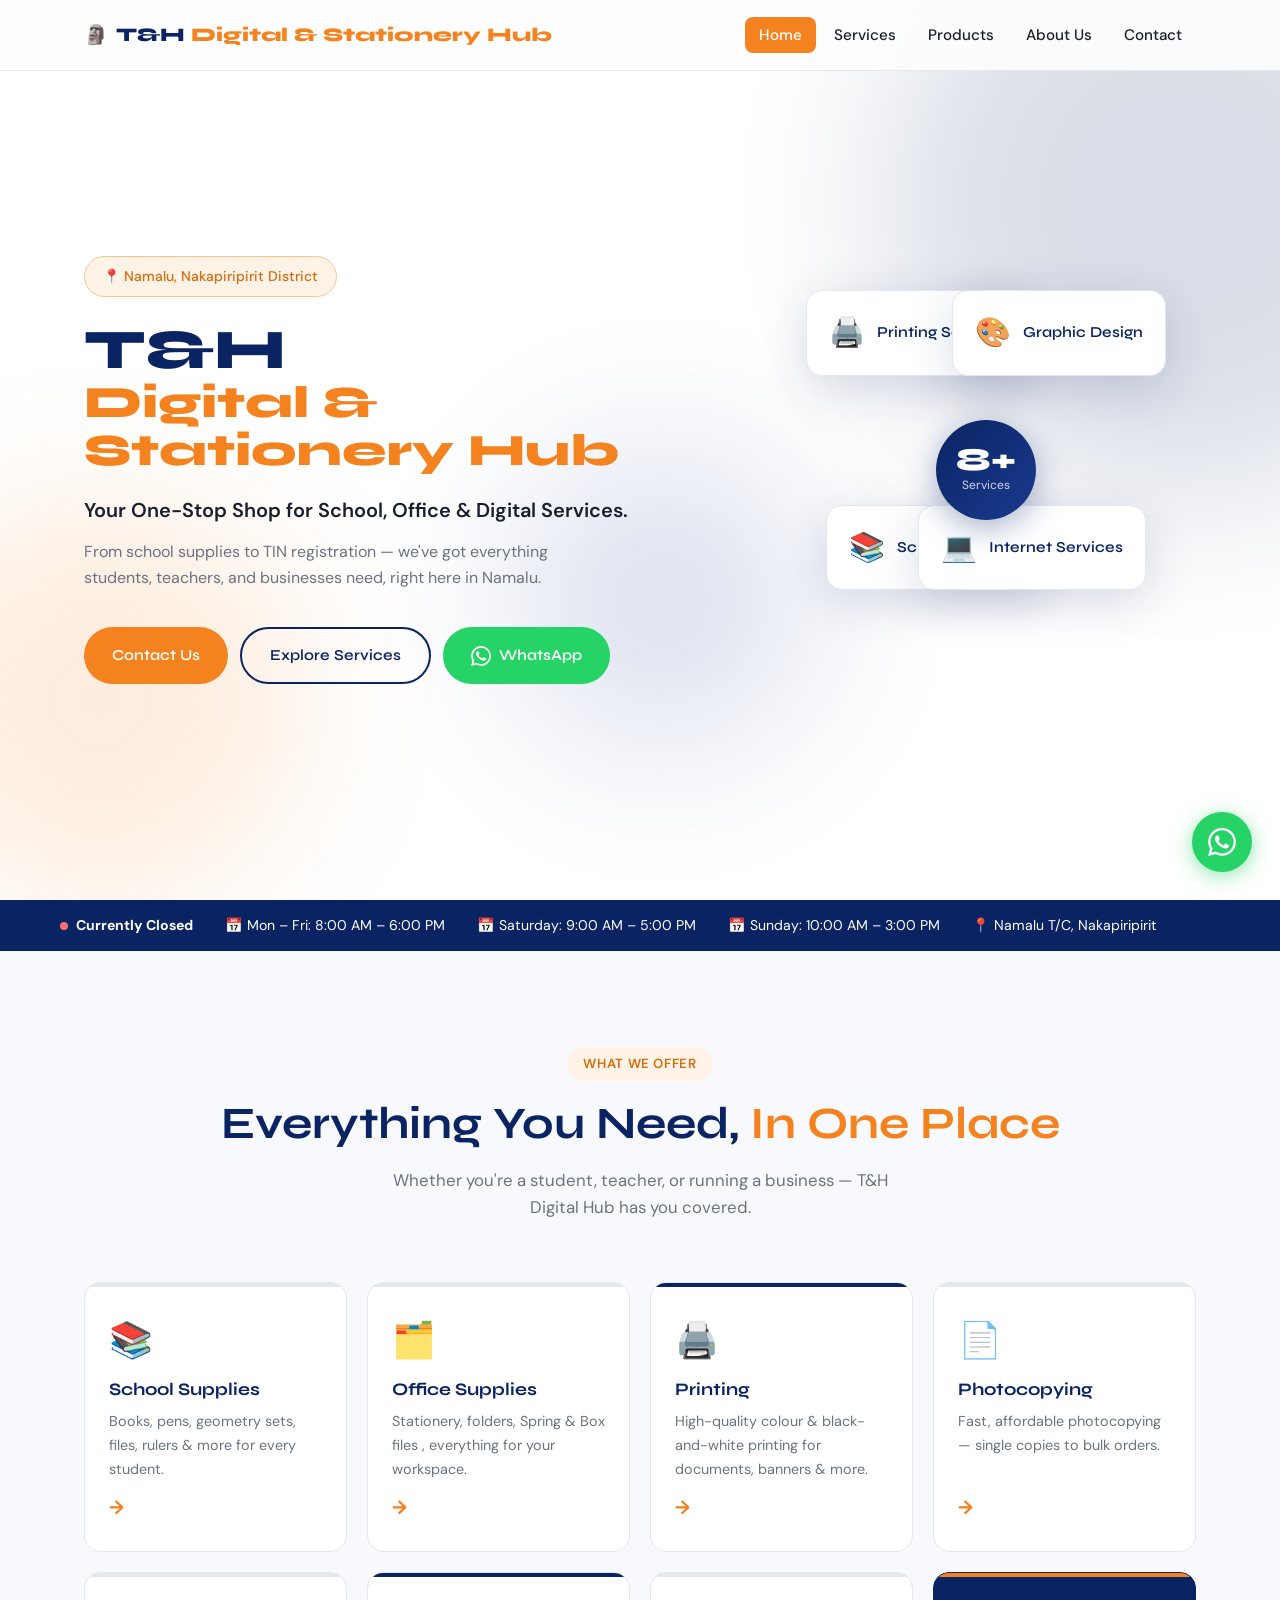
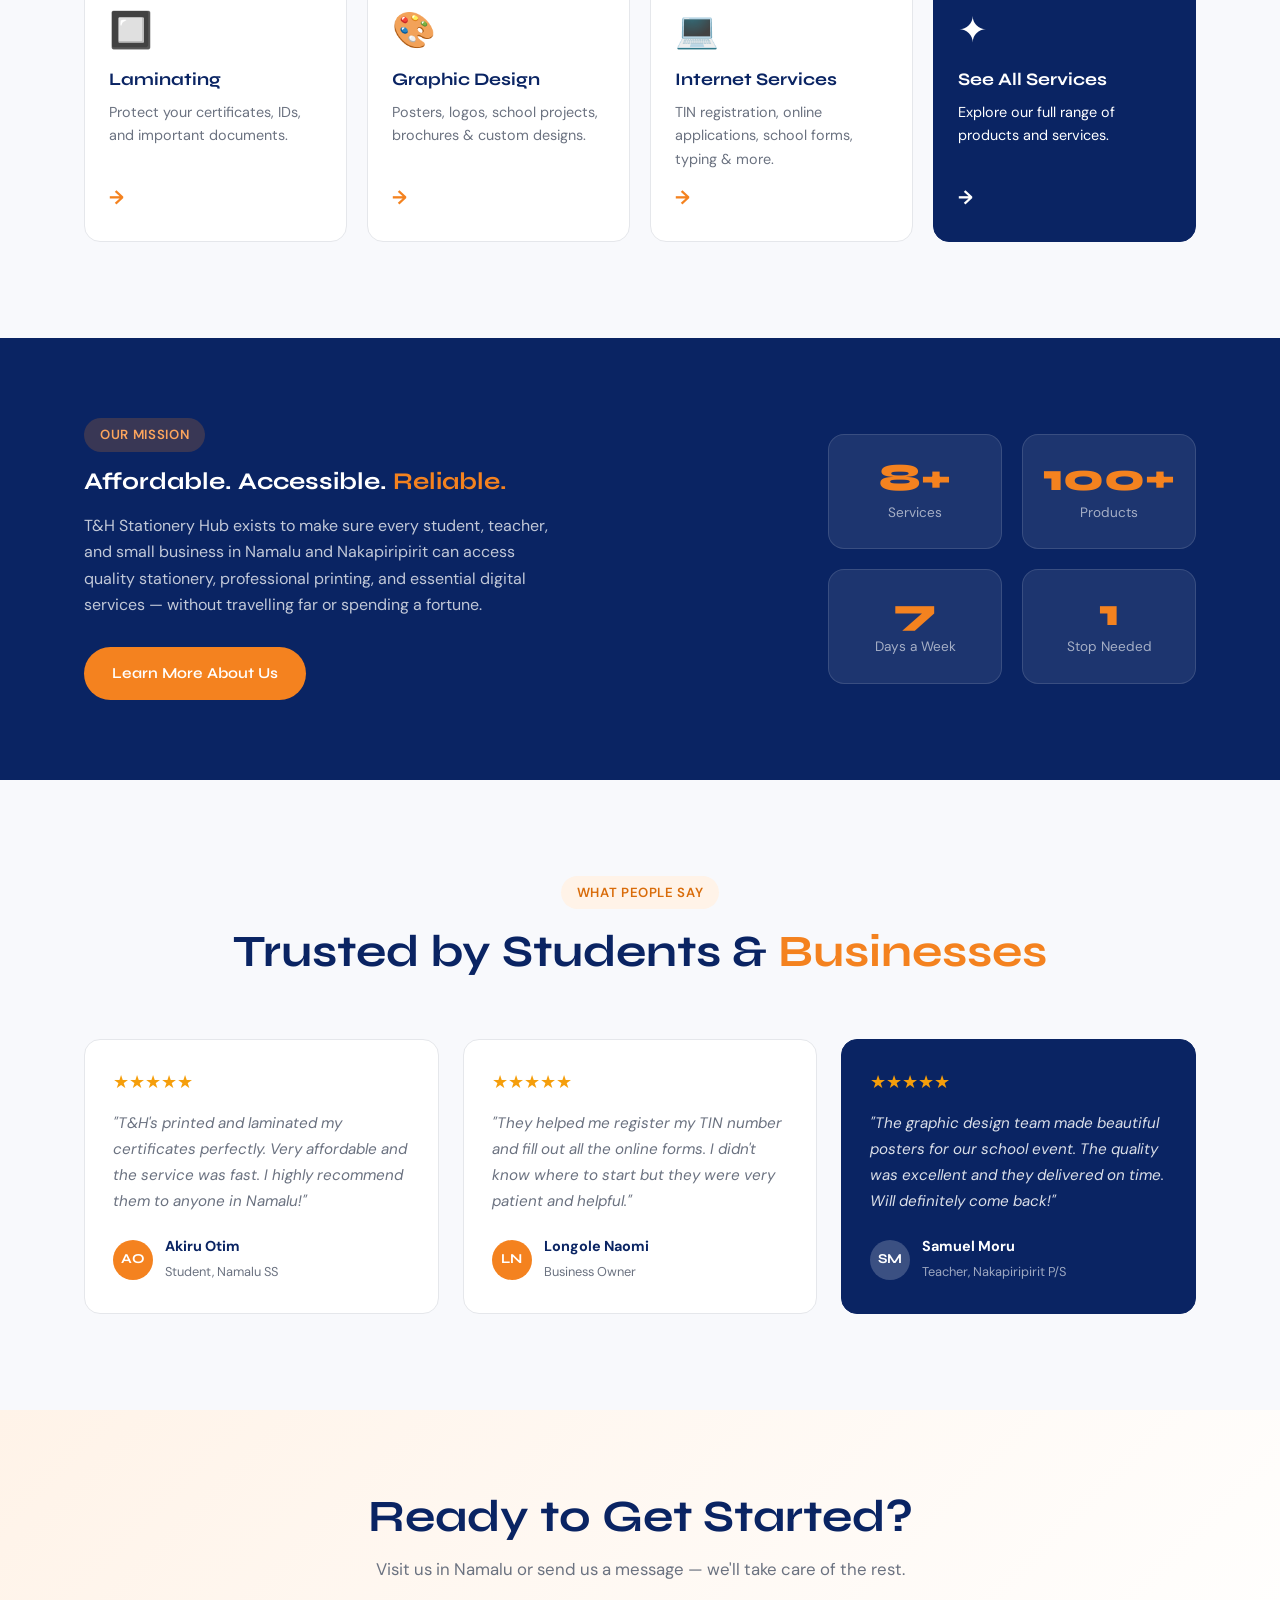
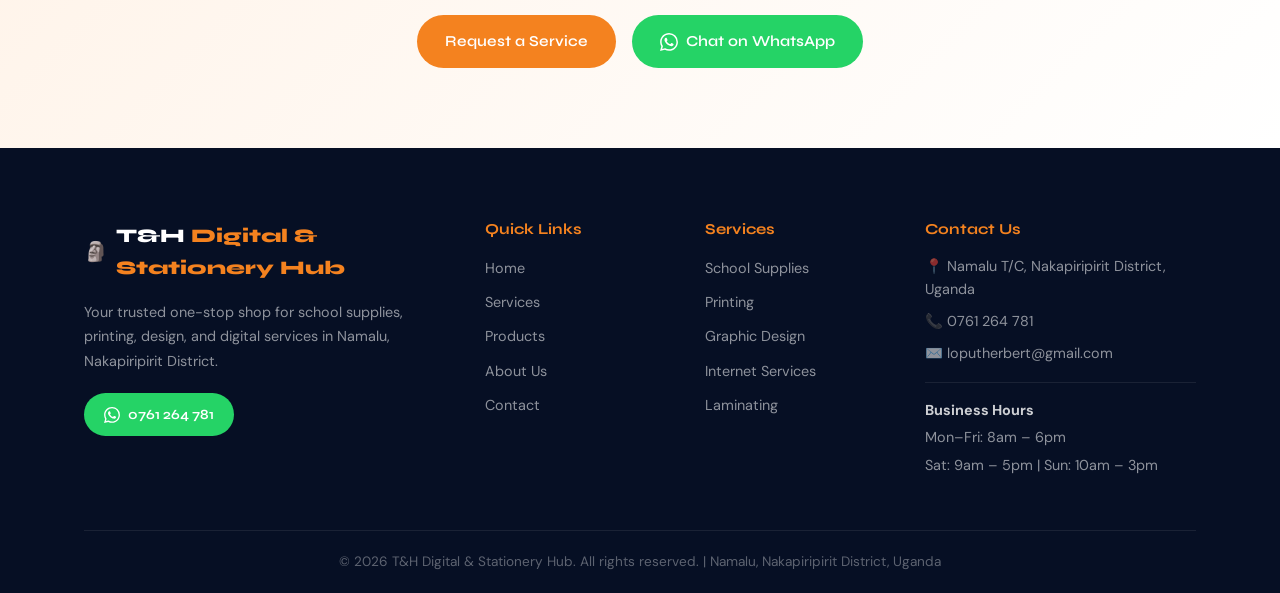
==== commit d65a506d: "fixed a few files index,about-us and others" ====
--- a/index.html
+++ b/index.html
@@ -14,7 +14,7 @@
 <nav class="navbar" id="navbar">
   <div class="nav-container">
     <a href="index.html" class="logo">
-      <span class="logo-icon">✦</span>
+      <span class="logo-icon">🗿</span>
       <span class="logo-text">T&H <em>Digital & Stationery Hub</em></span>
     </a>
     <ul class="nav-links" id="navLinks">
@@ -236,7 +236,7 @@
     <div class="footer-grid">
       <div class="footer-brand">
         <a href="index.html" class="logo">
-          <span class="logo-icon">✦</span>
+          <span class="logo-icon">🗿</span>
           <span class="logo-text">T&H <em>Digital & Stationery Hub</em></span>
         </a>
         <p>Your trusted one-stop shop for school supplies, printing, design, and digital services in Namalu, Nakapiripirit District.</p>
